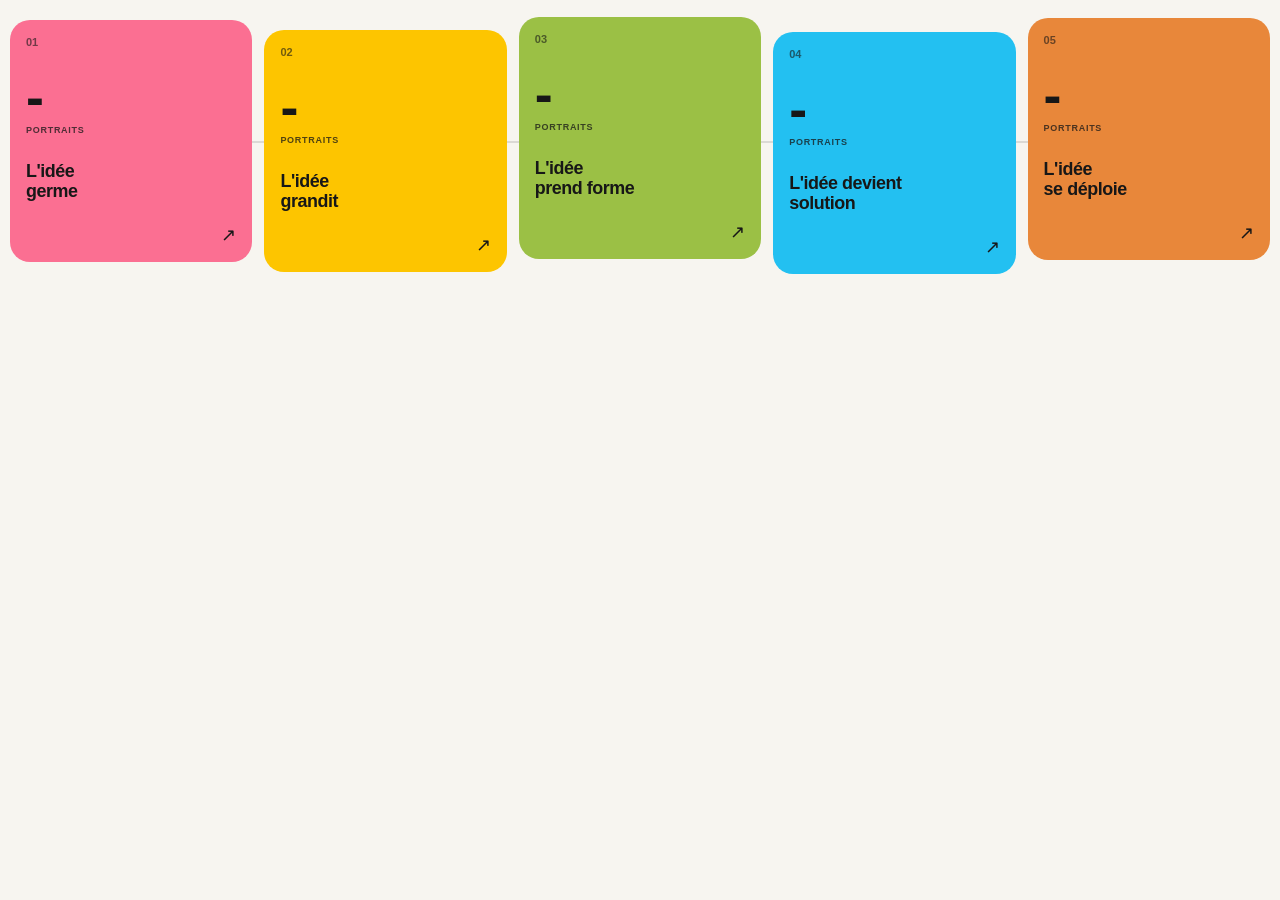
==== frise/index.html @ 17421e5d "Update index.html" ====
<!DOCTYPE html>
<html lang="fr">
<head>
    <meta charset="UTF-8">
    <meta name="viewport" content="width=device-width, initial-scale=1.0">
    <title>Le parcours d'une idée</title>
    <style>
        * {
            box-sizing: border-box;
        }

        body {
            margin: 0;
            padding: 0;
            background: #F7F5F0;
        }

        .idea-journey {
            font-family: Arial, Helvetica, sans-serif;
            padding: 20px 10px 30px;
            background: #F7F5F0;
        }

        .idea-journey-inner {
            max-width: 100%;
            margin: auto;
        }

        .idea-journey-path {
            position: relative;
            display: grid;
            grid-template-columns: repeat(5, 1fr);
            gap: 12px;
            align-items: center;
        }

        /* Ligne de fond du parcours */
        .idea-journey-path::before {
            content: "";
            position: absolute;
            left: 5%;
            right: 5%;
            top: 50%;
            height: 2px;
            background: #171717;
            opacity: .12;
            z-index: 0;
        }

        /* Cartes d'étapes */
        .idea-step {
            position: relative;
            z-index: 1;
            aspect-ratio: 1 / 1;
            border-radius: 20px;
            padding: 16px;
            display: flex;
            flex-direction: column;
            justify-content: space-between;
            color: #171717;
            transition: transform .3s ease, box-shadow .3s ease;
            cursor: pointer;
        }

        .idea-step:hover {
            transform: translateY(-6px) rotate(-1deg);
            box-shadow: 0 12px 30px rgba(0,0,0,.13);
        }

        .idea-step:nth-child(2) { transform: translateY(10px); }
        .idea-step:nth-child(3) { transform: translateY(-3px); }
        .idea-step:nth-child(4) { transform: translateY(12px); }
        .idea-step:nth-child(5) { transform: translateY(-2px); }

        .idea-number {
            font-size: 11px;
            font-weight: 800;
            opacity: .6;
        }

        /* Bloc compteur gros chiffres */
        .idea-count-wrapper {
            display: flex;
            flex-direction: column;
            align-items: flex-start;
            margin: 4px 0;
        }

        .count-value {
            font-size: clamp(38px, 4.2vw, 58px) !important;
            font-weight: 900 !important;
            line-height: 0.85 !important;
            letter-spacing: -0.04em;
            display: block;
        }

        .count-label {
            font-size: 9px !important;
            font-weight: 800 !important;
            line-height: 1.2 !important;
            letter-spacing: 0.08em;
            text-transform: uppercase;
            opacity: 0.75;
            margin-top: 4px;
            display: block;
        }

        .idea-name {
            font-size: clamp(13px, 1.4vw, 18px);
            font-weight: 800;
            line-height: 1.1;
            letter-spacing: -.025em;
        }

        .idea-arrow {
            font-size: 18px;
            align-self: flex-end;
            transition: transform .2s ease;
        }

        .idea-step:hover .idea-arrow {
            transform: translate(3px, -3px);
        }

        /* Mobile */
        @media (max-width: 600px) {
            .idea-journey-path {
                grid-template-columns: repeat(2, 1fr);
            }
            .idea-journey-path::before {
                display: none;
            }
            .idea-step:nth-child(2),
            .idea-step:nth-child(3),
            .idea-step:nth-child(4),
            .idea-step:nth-child(5) {
                transform: none;
            }
        }
    </style>
</head>
<body>

    <section class="idea-journey">
        <div class="idea-journey-inner">

            <div class="idea-journey-path">

                <!-- 01 : GERME -->
                <div class="idea-step" style="background:#FB6F92;" data-category="germe">
                    <div class="idea-number">01</div>
                    <div class="idea-count-wrapper">
                        <span class="count-value">-</span>
                        <span class="count-label">portraits</span>
                    </div>
                    <div class="idea-name">
                        L'idée<br>
                        germe
                    </div>
                    <div class="idea-arrow">↗</div>
                </div>

                <!-- 02 : GRANDIT -->
                <div class="idea-step" style="background:#FDC500;" data-category="grandit">
                    <div class="idea-number">02</div>
                    <div class="idea-count-wrapper">
                        <span class="count-value">-</span>
                        <span class="count-label">portraits</span>
                    </div>
                    <div class="idea-name">
                        L'idée<br>
                        grandit
                    </div>
                    <div class="idea-arrow">↗</div>
                </div>

                <!-- 03 : FORME -->
                <div class="idea-step" style="background:#9BC045;" data-category="forme">
                    <div class="idea-number">03</div>
                    <div class="idea-count-wrapper">
                        <span class="count-value">-</span>
                        <span class="count-label">portraits</span>
                    </div>
                    <div class="idea-name">
                        L'idée<br>
                        prend forme
                    </div>
                    <div class="idea-arrow">↗</div>
                </div>

                <!-- 04 : SOLUTION -->
                <div class="idea-step" style="background:#23C0F1;" data-category="solution">
                    <div class="idea-number">04</div>
                    <div class="idea-count-wrapper">
                        <span class="count-value">-</span>
                        <span class="count-label">portraits</span>
                    </div>
                    <div class="idea-name">
                        L'idée devient<br>
                        solution
                    </div>
                    <div class="idea-arrow">↗</div>
                </div>

                <!-- 05 : DEPLOIE -->
                <div class="idea-step" style="background:#E8873A;" data-category="deploie">
                    <div class="idea-number">05</div>
                    <div class="idea-count-wrapper">
                        <span class="count-value">-</span>
                        <span class="count-label">portraits</span>
                    </div>
                    <div class="idea-name">
                        L'idée<br>
                        se déploie
                    </div>
                    <div class="idea-arrow">↗</div>
                </div>

            </div>

        </div>
    </section>

    <script>
        const API_URL = "https://portaitsexpo.charlottepiau-innova.workers.dev";

        async function updateCategoryCounts() {
            try {
                const response = await fetch(API_URL);
                const data = await response.json();
                
                const items = data.records || (Array.isArray(data) ? data : []);
                const counts = { germe: 0, grandit: 0, forme: 0, solution: 0, deploie: 0 };

                items.forEach(item => {
                    const fields = item.fields || item;
                    
                    let rawCategory = fields["Category"] || fields["Catégory"] || fields["category"] || fields["Catégorie"] || "";
                    if (Array.isArray(rawCategory)) rawCategory = rawCategory[0] || "";
                    
                    const category = String(rawCategory).trim().toLowerCase();

                    // 01. GERME : "Là où les idées germent : écoles & laboratoires"
                    if (category.includes("écoles & laboratoires") || category.includes("ecoles & laboratoires") || category.includes("idées germent")) {
                        counts.germe++;
                    }
                    // 02. GRANDIT : "Là où l’idée grandit et est testées : centres techniques & dispositifs d’accompagnement"
                    else if (category.includes("grandit") || category.includes("centres techniques")) {
                        counts.grandit++;
                    }
                    // 03. FORME : "Là où l’idée prend forme : start-up"
                    else if (category.includes("prend forme") || category.includes("start-up") || category.includes("startup")) {
                        counts.forme++;
                    }
                    // 04. SOLUTION : "Là où l’idée se transforme en solution : entreprises"
                    else if (category.includes("transforme en solution") || category.includes("entreprises")) {
                        counts.solution++;
                    }
                    // 05. DEPLOIE : "Là où l’idée se déploit : dynamiques collectives"
                    else if (category.includes("déploit") || category.includes("déploie") || category.includes("deploie") || category.includes("dynamiques collectives")) {
                        counts.deploie++;
                    }
                    else if (category !== "") {
                        console.warn("Catégorie Airtable non capturée :", `"${rawCategory}"`);
                    }
                });

                // Mise à jour de l'affichage des 5 compteurs
                document.querySelectorAll('.idea-step').forEach(step => {
                    const catKey = step.getAttribute('data-category');
                    if (catKey && counts[catKey] !== undefined) {
                        const countEl = step.querySelector('.count-value');
                        if (countEl) countEl.textContent = counts[catKey];
                    }
                });

            } catch (error) {
                console.error("Erreur lors du calcul des catégories :", error);
            }
        }

        document.addEventListener("DOMContentLoaded", () => {
            updateCategoryCounts();

            document.querySelectorAll('.idea-step').forEach(step => {
                step.addEventListener('click', () => {
                    const catKey = step.getAttribute('data-category');
                    if (catKey) {
                        window.parent.postMessage({ type: 'FILTER_GALLERY', category: catKey }, '*');
                    }
                });
            });
        });
    </script>
</body>
</html>
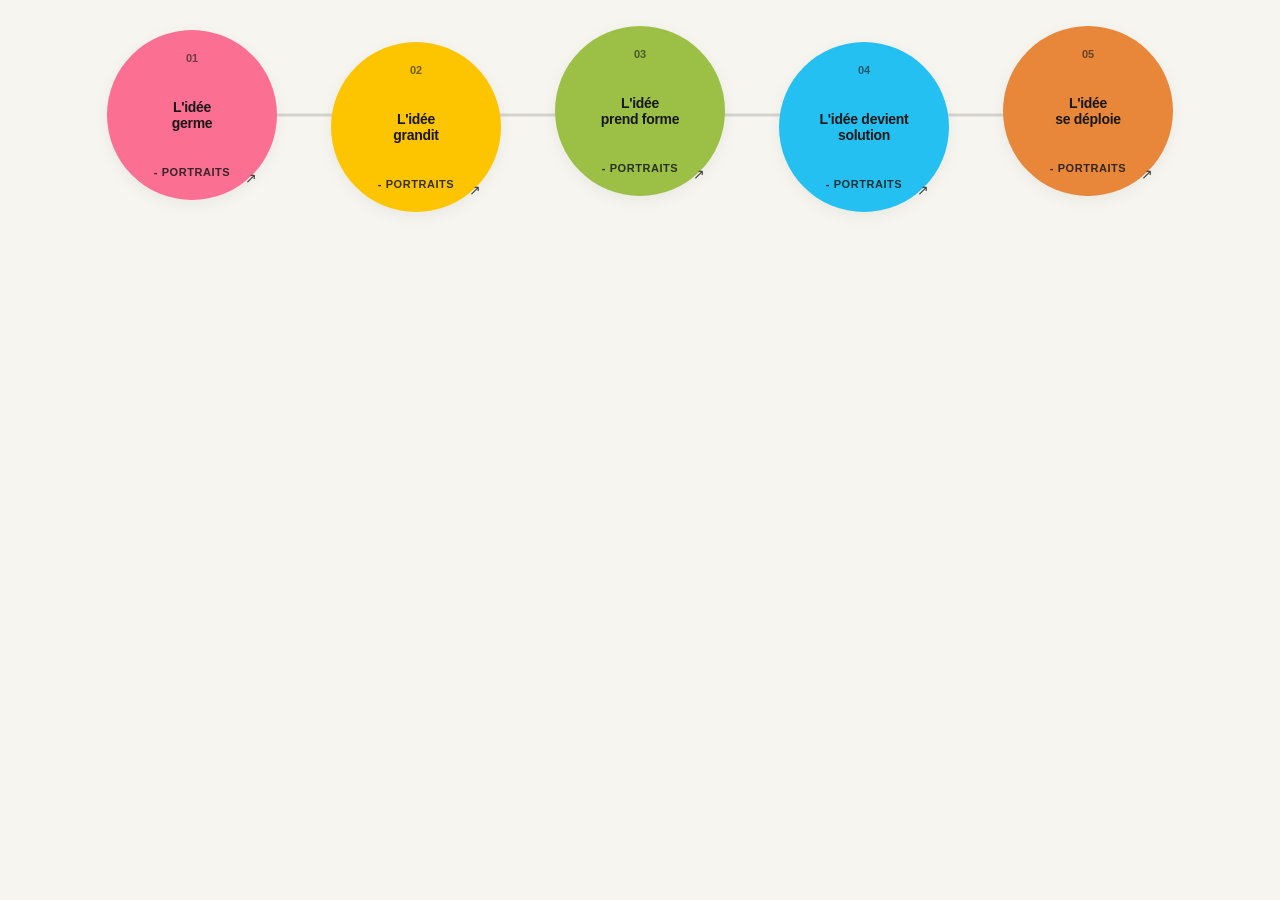
==== commit 86ad41a2: "Update index.html Passage en bulle et accentuer le décrochage Inverser l'idée germe et ensuite le n" ====
--- a/frise/index.html
+++ b/frise/index.html
@@ -17,12 +17,12 @@
 
         .idea-journey {
             font-family: Arial, Helvetica, sans-serif;
-            padding: 20px 10px 30px;
+            padding: 30px 10px;
             background: #F7F5F0;
         }
 
         .idea-journey-inner {
-            max-width: 100%;
+            max-width: 1100px;
             margin: auto;
         }
 
@@ -30,47 +30,59 @@
             position: relative;
             display: grid;
             grid-template-columns: repeat(5, 1fr);
-            gap: 12px;
+            gap: 20px;
             align-items: center;
-        }
-
-        /* Ligne de fond du parcours */
+            justify-items: center;
+        }
+
+        /* Ligne de fond du parcours qui relie les cercles */
         .idea-journey-path::before {
             content: "";
             position: absolute;
-            left: 5%;
-            right: 5%;
+            left: 8%;
+            right: 8%;
             top: 50%;
-            height: 2px;
+            height: 3px;
             background: #171717;
-            opacity: .12;
+            opacity: .15;
             z-index: 0;
-        }
-
-        /* Cartes d'étapes */
+            transform: translateY(-50%);
+        }
+
+        /* Cartes d'étapes en format circulaire */
         .idea-step {
             position: relative;
             z-index: 1;
-            aspect-ratio: 1 / 1;
-            border-radius: 20px;
-            padding: 16px;
+            width: 170px;
+            height: 170px;
+            border-radius: 50%;
+            padding: 22px 16px;
             display: flex;
             flex-direction: column;
             justify-content: space-between;
+            align-items: center;
+            text-align: center;
             color: #171717;
             transition: transform .3s ease, box-shadow .3s ease;
             cursor: pointer;
+            box-shadow: 0 4px 15px rgba(0,0,0,.06);
         }
 
         .idea-step:hover {
-            transform: translateY(-6px) rotate(-1deg);
-            box-shadow: 0 12px 30px rgba(0,0,0,.13);
-        }
-
-        .idea-step:nth-child(2) { transform: translateY(10px); }
-        .idea-step:nth-child(3) { transform: translateY(-3px); }
+            transform: translateY(-6px) scale(1.03);
+            box-shadow: 0 12px 30px rgba(0,0,0,.15);
+        }
+
+        /* Effet d'alternance subtil en hauteur sur les cercles */
+        .idea-step:nth-child(2) { transform: translateY(12px); }
+        .idea-step:nth-child(3) { transform: translateY(-4px); }
         .idea-step:nth-child(4) { transform: translateY(12px); }
-        .idea-step:nth-child(5) { transform: translateY(-2px); }
+        .idea-step:nth-child(5) { transform: translateY(-4px); }
+
+        .idea-step:nth-child(2):hover { transform: translateY(6px) scale(1.03); }
+        .idea-step:nth-child(3):hover { transform: translateY(-10px) scale(1.03); }
+        .idea-step:nth-child(4):hover { transform: translateY(6px) scale(1.03); }
+        .idea-step:nth-child(5):hover { transform: translateY(-10px) scale(1.03); }
 
         .idea-number {
             font-size: 11px;
@@ -78,44 +90,34 @@
             opacity: .6;
         }
 
-        /* Bloc compteur gros chiffres */
+        /* Nom de l'étape mis en valeur au centre */
+        .idea-name {
+            font-size: clamp(12px, 1.2vw, 14px);
+            font-weight: 900;
+            line-height: 1.15;
+            letter-spacing: -.02em;
+        }
+
+        /* Bloc compteur en dessous, plus discret */
         .idea-count-wrapper {
-            display: flex;
-            flex-direction: column;
-            align-items: flex-start;
-            margin: 4px 0;
+            font-size: 11px;
+            font-weight: 800;
+            opacity: 0.85;
+            text-transform: uppercase;
+            letter-spacing: 0.05em;
         }
 
         .count-value {
-            font-size: clamp(38px, 4.2vw, 58px) !important;
             font-weight: 900 !important;
-            line-height: 0.85 !important;
-            letter-spacing: -0.04em;
-            display: block;
-        }
-
-        .count-label {
-            font-size: 9px !important;
-            font-weight: 800 !important;
-            line-height: 1.2 !important;
-            letter-spacing: 0.08em;
-            text-transform: uppercase;
-            opacity: 0.75;
-            margin-top: 4px;
-            display: block;
-        }
-
-        .idea-name {
-            font-size: clamp(13px, 1.4vw, 18px);
-            font-weight: 800;
-            line-height: 1.1;
-            letter-spacing: -.025em;
         }
 
         .idea-arrow {
-            font-size: 18px;
-            align-self: flex-end;
+            position: absolute;
+            bottom: 14px;
+            right: 20px;
+            font-size: 14px;
             transition: transform .2s ease;
+            opacity: 0.8;
         }
 
         .idea-step:hover .idea-arrow {
@@ -123,9 +125,10 @@
         }
 
         /* Mobile */
-        @media (max-width: 600px) {
+        @media (max-width: 900px) {
             .idea-journey-path {
                 grid-template-columns: repeat(2, 1fr);
+                gap: 25px;
             }
             .idea-journey-path::before {
                 display: none;
@@ -136,6 +139,18 @@
             .idea-step:nth-child(5) {
                 transform: none;
             }
+            .idea-step:nth-child(2):hover,
+            .idea-step:nth-child(3):hover,
+            .idea-step:nth-child(4):hover,
+            .idea-step:nth-child(5):hover {
+                transform: translateY(-6px) scale(1.03);
+            }
+        }
+
+        @media (max-width: 500px) {
+            .idea-journey-path {
+                grid-template-columns: 1fr;
+            }
         }
     </style>
 </head>
@@ -149,13 +164,12 @@
                 <!-- 01 : GERME -->
                 <div class="idea-step" style="background:#FB6F92;" data-category="germe">
                     <div class="idea-number">01</div>
-                    <div class="idea-count-wrapper">
-                        <span class="count-value">-</span>
-                        <span class="count-label">portraits</span>
-                    </div>
                     <div class="idea-name">
                         L'idée<br>
                         germe
+                    </div>
+                    <div class="idea-count-wrapper">
+                        <span class="count-value">-</span> portraits
                     </div>
                     <div class="idea-arrow">↗</div>
                 </div>
@@ -163,13 +177,12 @@
                 <!-- 02 : GRANDIT -->
                 <div class="idea-step" style="background:#FDC500;" data-category="grandit">
                     <div class="idea-number">02</div>
-                    <div class="idea-count-wrapper">
-                        <span class="count-value">-</span>
-                        <span class="count-label">portraits</span>
-                    </div>
                     <div class="idea-name">
                         L'idée<br>
                         grandit
+                    </div>
+                    <div class="idea-count-wrapper">
+                        <span class="count-value">-</span> portraits
                     </div>
                     <div class="idea-arrow">↗</div>
                 </div>
@@ -177,13 +190,12 @@
                 <!-- 03 : FORME -->
                 <div class="idea-step" style="background:#9BC045;" data-category="forme">
                     <div class="idea-number">03</div>
-                    <div class="idea-count-wrapper">
-                        <span class="count-value">-</span>
-                        <span class="count-label">portraits</span>
-                    </div>
                     <div class="idea-name">
                         L'idée<br>
                         prend forme
+                    </div>
+                    <div class="idea-count-wrapper">
+                        <span class="count-value">-</span> portraits
                     </div>
                     <div class="idea-arrow">↗</div>
                 </div>
@@ -191,13 +203,12 @@
                 <!-- 04 : SOLUTION -->
                 <div class="idea-step" style="background:#23C0F1;" data-category="solution">
                     <div class="idea-number">04</div>
-                    <div class="idea-count-wrapper">
-                        <span class="count-value">-</span>
-                        <span class="count-label">portraits</span>
-                    </div>
                     <div class="idea-name">
                         L'idée devient<br>
                         solution
+                    </div>
+                    <div class="idea-count-wrapper">
+                        <span class="count-value">-</span> portraits
                     </div>
                     <div class="idea-arrow">↗</div>
                 </div>
@@ -205,13 +216,12 @@
                 <!-- 05 : DEPLOIE -->
                 <div class="idea-step" style="background:#E8873A;" data-category="deploie">
                     <div class="idea-number">05</div>
-                    <div class="idea-count-wrapper">
-                        <span class="count-value">-</span>
-                        <span class="count-label">portraits</span>
-                    </div>
                     <div class="idea-name">
                         L'idée<br>
                         se déploie
+                    </div>
+                    <div class="idea-count-wrapper">
+                        <span class="count-value">-</span> portraits
                     </div>
                     <div class="idea-arrow">↗</div>
                 </div>
@@ -240,32 +250,23 @@
                     
                     const category = String(rawCategory).trim().toLowerCase();
 
-                    // 01. GERME : "Là où les idées germent : écoles & laboratoires"
                     if (category.includes("écoles & laboratoires") || category.includes("ecoles & laboratoires") || category.includes("idées germent")) {
                         counts.germe++;
                     }
-                    // 02. GRANDIT : "Là où l’idée grandit et est testées : centres techniques & dispositifs d’accompagnement"
                     else if (category.includes("grandit") || category.includes("centres techniques")) {
                         counts.grandit++;
                     }
-                    // 03. FORME : "Là où l’idée prend forme : start-up"
                     else if (category.includes("prend forme") || category.includes("start-up") || category.includes("startup")) {
                         counts.forme++;
                     }
-                    // 04. SOLUTION : "Là où l’idée se transforme en solution : entreprises"
                     else if (category.includes("transforme en solution") || category.includes("entreprises")) {
                         counts.solution++;
                     }
-                    // 05. DEPLOIE : "Là où l’idée se déploit : dynamiques collectives"
                     else if (category.includes("déploit") || category.includes("déploie") || category.includes("deploie") || category.includes("dynamiques collectives")) {
                         counts.deploie++;
                     }
-                    else if (category !== "") {
-                        console.warn("Catégorie Airtable non capturée :", `"${rawCategory}"`);
-                    }
                 });
 
-                // Mise à jour de l'affichage des 5 compteurs
                 document.querySelectorAll('.idea-step').forEach(step => {
                     const catKey = step.getAttribute('data-category');
                     if (catKey && counts[catKey] !== undefined) {
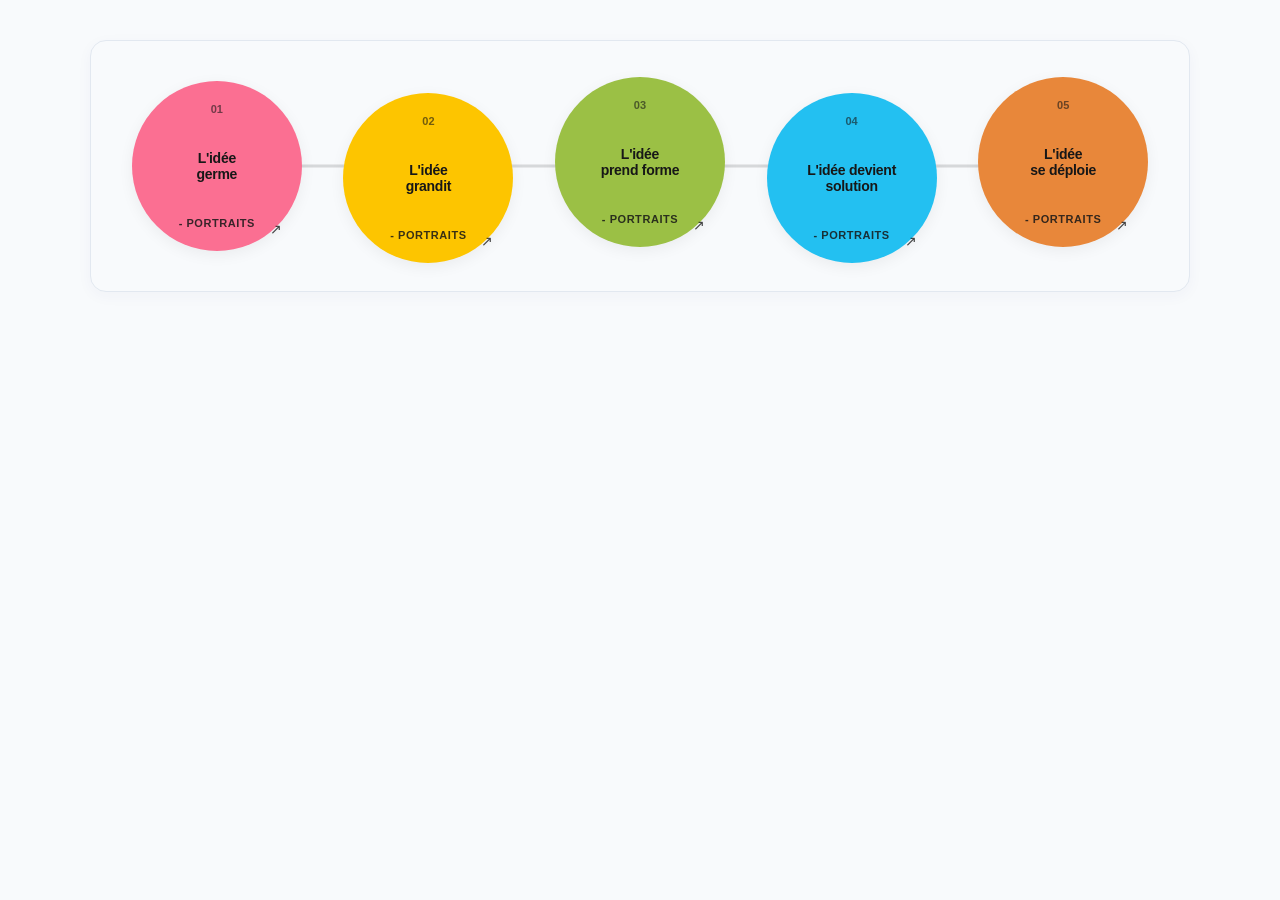
==== commit 41b3fffd: "Update index.html bleu gris clair" ====
--- a/frise/index.html
+++ b/frise/index.html
@@ -12,17 +12,22 @@
         body {
             margin: 0;
             padding: 0;
-            background: #F7F5F0;
+            background: #f8fafc;
         }
 
         .idea-journey {
             font-family: Arial, Helvetica, sans-serif;
-            padding: 30px 10px;
-            background: #F7F5F0;
+            padding: 40px 30px;
+            background: #f8fafc; /* Fond gris-bleu demandé */
+            border: 1px solid #e2e8f0;
+            border-radius: 16px;
+            max-width: 1100px;
+            margin: 40px auto;
+            box-shadow: 0 4px 15px rgba(43, 58, 130, 0.04);
         }
 
         .idea-journey-inner {
-            max-width: 1100px;
+            max-width: 100%;
             margin: auto;
         }
 
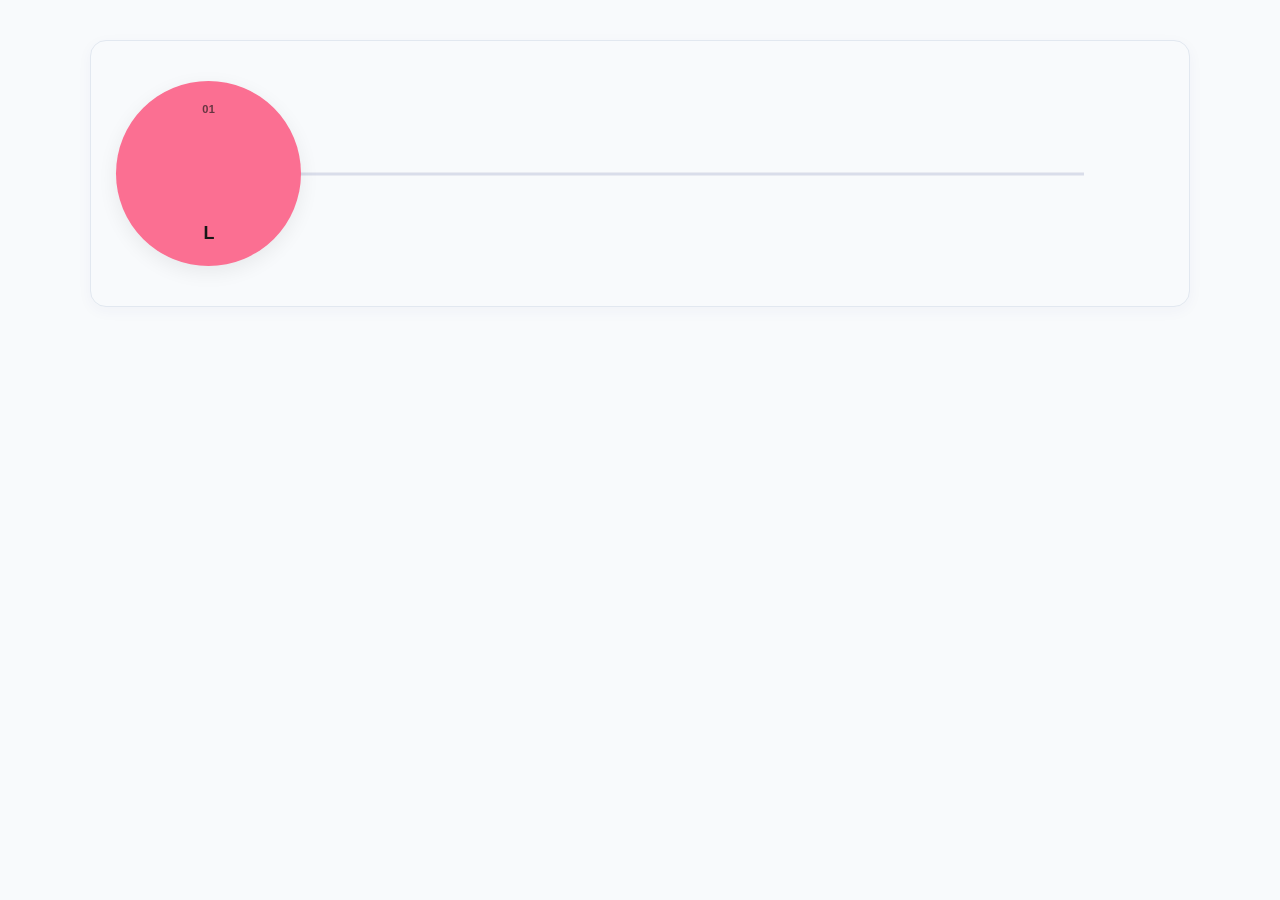
==== commit a696593a: "Update index.html Police et deux lignes" ====
--- a/frise/index.html
+++ b/frise/index.html
@@ -16,9 +16,9 @@
         }
 
         .idea-journey {
-            font-family: Arial, Helvetica, sans-serif;
-            padding: 40px 30px;
-            background: #f8fafc; /* Fond gris-bleu demandé */
+            font-family: 'Helvetica Neue', Helvetica, Arial, sans-serif;
+            padding: 40px 20px;
+            background: #f8fafc;
             border: 1px solid #e2e8f0;
             border-radius: 16px;
             max-width: 1100px;
@@ -40,7 +40,7 @@
             justify-items: center;
         }
 
-        /* Ligne de fond du parcours qui relie les cercles */
+        /* Ligne de fond qui relie les cercles */
         .idea-journey-path::before {
             content: "";
             position: absolute;
@@ -48,20 +48,20 @@
             right: 8%;
             top: 50%;
             height: 3px;
-            background: #171717;
+            background: #2b3a82;
             opacity: .15;
             z-index: 0;
             transform: translateY(-50%);
         }
 
-        /* Cartes d'étapes en format circulaire */
+        /* Cercles agrandis pour accueillir les gros textes */
         .idea-step {
             position: relative;
             z-index: 1;
-            width: 170px;
-            height: 170px;
+            width: 185px;
+            height: 185px;
             border-radius: 50%;
-            padding: 22px 16px;
+            padding: 22px 14px;
             display: flex;
             flex-direction: column;
             justify-content: space-between;
@@ -70,7 +70,7 @@
             color: #171717;
             transition: transform .3s ease, box-shadow .3s ease;
             cursor: pointer;
-            box-shadow: 0 4px 15px rgba(0,0,0,.06);
+            box-shadow: 0 6px 20px rgba(0,0,0,.07);
         }
 
         .idea-step:hover {
@@ -78,7 +78,7 @@
             box-shadow: 0 12px 30px rgba(0,0,0,.15);
         }
 
-        /* Effet d'alternance subtil en hauteur sur les cercles */
+        /* Alternance de hauteur */
         .idea-step:nth-child(2) { transform: translateY(12px); }
         .idea-step:nth-child(3) { transform: translateY(-4px); }
         .idea-step:nth-child(4) { transform: translateY(12px); }
@@ -92,20 +92,23 @@
         .idea-number {
             font-size: 11px;
             font-weight: 800;
-            opacity: .6;
+            opacity: .65;
+            letter-spacing: 0.5px;
         }
 
-        /* Nom de l'étape mis en valeur au centre */
+        /* TITRE PLUS GROS ET SUR 2 LIGNES */
         .idea-name {
-            font-size: clamp(12px, 1.2vw, 14px);
+            font-size: clamp(15px, 1.4vw, 18px);
             font-weight: 900;
             line-height: 1.15;
-            letter-spacing: -.02em;
+            letter-spacing: -.025em;
+            text-transform: none;
+            padding: 0 4px;
         }
 
-        /* Bloc compteur en dessous, plus discret */
+        /* Nombre de portraits en dessous */
         .idea-count-wrapper {
-            font-size: 11px;
+            font-size: 10.5px;
             font-weight: 800;
             opacity: 0.85;
             text-transform: uppercase;
@@ -120,17 +123,18 @@
             position: absolute;
             bottom: 14px;
             right: 20px;
-            font-size: 14px;
+            font-size: 13px;
             transition: transform .2s ease;
-            opacity: 0.8;
+            opacity: 0.75;
         }
 
         .idea-step:hover .idea-arrow {
             transform: translate(3px, -3px);
+            opacity: 1;
         }
 
         /* Mobile */
-        @media (max-width: 900px) {
+        @media (max-width: 950px) {
             .idea-journey-path {
                 grid-template-columns: repeat(2, 1fr);
                 gap: 25px;
@@ -170,133 +174,4 @@
                 <div class="idea-step" style="background:#FB6F92;" data-category="germe">
                     <div class="idea-number">01</div>
                     <div class="idea-name">
-                        L'idée<br>
-                        germe
-                    </div>
-                    <div class="idea-count-wrapper">
-                        <span class="count-value">-</span> portraits
-                    </div>
-                    <div class="idea-arrow">↗</div>
-                </div>
-
-                <!-- 02 : GRANDIT -->
-                <div class="idea-step" style="background:#FDC500;" data-category="grandit">
-                    <div class="idea-number">02</div>
-                    <div class="idea-name">
-                        L'idée<br>
-                        grandit
-                    </div>
-                    <div class="idea-count-wrapper">
-                        <span class="count-value">-</span> portraits
-                    </div>
-                    <div class="idea-arrow">↗</div>
-                </div>
-
-                <!-- 03 : FORME -->
-                <div class="idea-step" style="background:#9BC045;" data-category="forme">
-                    <div class="idea-number">03</div>
-                    <div class="idea-name">
-                        L'idée<br>
-                        prend forme
-                    </div>
-                    <div class="idea-count-wrapper">
-                        <span class="count-value">-</span> portraits
-                    </div>
-                    <div class="idea-arrow">↗</div>
-                </div>
-
-                <!-- 04 : SOLUTION -->
-                <div class="idea-step" style="background:#23C0F1;" data-category="solution">
-                    <div class="idea-number">04</div>
-                    <div class="idea-name">
-                        L'idée devient<br>
-                        solution
-                    </div>
-                    <div class="idea-count-wrapper">
-                        <span class="count-value">-</span> portraits
-                    </div>
-                    <div class="idea-arrow">↗</div>
-                </div>
-
-                <!-- 05 : DEPLOIE -->
-                <div class="idea-step" style="background:#E8873A;" data-category="deploie">
-                    <div class="idea-number">05</div>
-                    <div class="idea-name">
-                        L'idée<br>
-                        se déploie
-                    </div>
-                    <div class="idea-count-wrapper">
-                        <span class="count-value">-</span> portraits
-                    </div>
-                    <div class="idea-arrow">↗</div>
-                </div>
-
-            </div>
-
-        </div>
-    </section>
-
-    <script>
-        const API_URL = "https://portaitsexpo.charlottepiau-innova.workers.dev";
-
-        async function updateCategoryCounts() {
-            try {
-                const response = await fetch(API_URL);
-                const data = await response.json();
-                
-                const items = data.records || (Array.isArray(data) ? data : []);
-                const counts = { germe: 0, grandit: 0, forme: 0, solution: 0, deploie: 0 };
-
-                items.forEach(item => {
-                    const fields = item.fields || item;
-                    
-                    let rawCategory = fields["Category"] || fields["Catégory"] || fields["category"] || fields["Catégorie"] || "";
-                    if (Array.isArray(rawCategory)) rawCategory = rawCategory[0] || "";
-                    
-                    const category = String(rawCategory).trim().toLowerCase();
-
-                    if (category.includes("écoles & laboratoires") || category.includes("ecoles & laboratoires") || category.includes("idées germent")) {
-                        counts.germe++;
-                    }
-                    else if (category.includes("grandit") || category.includes("centres techniques")) {
-                        counts.grandit++;
-                    }
-                    else if (category.includes("prend forme") || category.includes("start-up") || category.includes("startup")) {
-                        counts.forme++;
-                    }
-                    else if (category.includes("transforme en solution") || category.includes("entreprises")) {
-                        counts.solution++;
-                    }
-                    else if (category.includes("déploit") || category.includes("déploie") || category.includes("deploie") || category.includes("dynamiques collectives")) {
-                        counts.deploie++;
-                    }
-                });
-
-                document.querySelectorAll('.idea-step').forEach(step => {
-                    const catKey = step.getAttribute('data-category');
-                    if (catKey && counts[catKey] !== undefined) {
-                        const countEl = step.querySelector('.count-value');
-                        if (countEl) countEl.textContent = counts[catKey];
-                    }
-                });
-
-            } catch (error) {
-                console.error("Erreur lors du calcul des catégories :", error);
-            }
-        }
-
-        document.addEventListener("DOMContentLoaded", () => {
-            updateCategoryCounts();
-
-            document.querySelectorAll('.idea-step').forEach(step => {
-                step.addEventListener('click', () => {
-                    const catKey = step.getAttribute('data-category');
-                    if (catKey) {
-                        window.parent.postMessage({ type: 'FILTER_GALLERY', category: catKey }, '*');
-                    }
-                });
-            });
-        });
-    </script>
-</body>
-</html>
+                        L
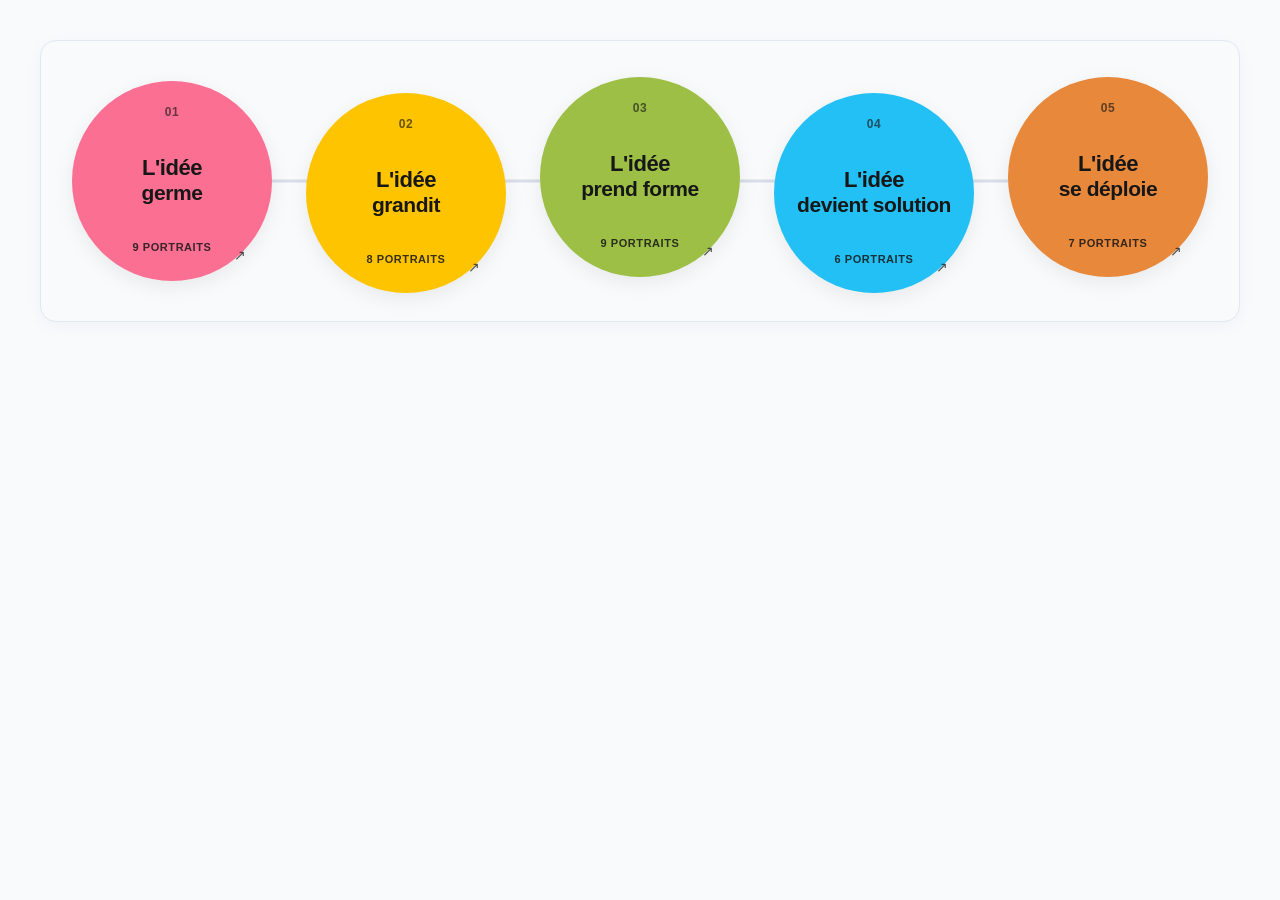
==== commit 385f5921: "Update index.html Texte + gros" ====
--- a/frise/index.html
+++ b/frise/index.html
@@ -5,9 +5,7 @@
     <meta name="viewport" content="width=device-width, initial-scale=1.0">
     <title>Le parcours d'une idée</title>
     <style>
-        * {
-            box-sizing: border-box;
-        }
+        * { box-sizing: border-box; }
 
         body {
             margin: 0;
@@ -21,21 +19,16 @@
             background: #f8fafc;
             border: 1px solid #e2e8f0;
             border-radius: 16px;
-            max-width: 1100px;
+            max-width: 1200px;
             margin: 40px auto;
             box-shadow: 0 4px 15px rgba(43, 58, 130, 0.04);
-        }
-
-        .idea-journey-inner {
-            max-width: 100%;
-            margin: auto;
         }
 
         .idea-journey-path {
             position: relative;
             display: grid;
             grid-template-columns: repeat(5, 1fr);
-            gap: 20px;
+            gap: 12px;
             align-items: center;
             justify-items: center;
         }
@@ -54,20 +47,20 @@
             transform: translateY(-50%);
         }
 
-        /* Cercles agrandis pour accueillir les gros textes */
         .idea-step {
             position: relative;
             z-index: 1;
-            width: 185px;
-            height: 185px;
+            width: 200px;
+            height: 200px;
             border-radius: 50%;
-            padding: 22px 14px;
+            padding: 24px 10px;
             display: flex;
             flex-direction: column;
             justify-content: space-between;
             align-items: center;
             text-align: center;
             color: #171717;
+            text-decoration: none;
             transition: transform .3s ease, box-shadow .3s ease;
             cursor: pointer;
             box-shadow: 0 6px 20px rgba(0,0,0,.07);
@@ -90,42 +83,45 @@
         .idea-step:nth-child(5):hover { transform: translateY(-10px) scale(1.03); }
 
         .idea-number {
-            font-size: 11px;
+            font-size: 12px !important;
             font-weight: 800;
             opacity: .65;
-            letter-spacing: 0.5px;
-        }
-
-        /* TITRE PLUS GROS ET SUR 2 LIGNES */
+            letter-spacing: .5px;
+        }
+
+        /* TITRE : 2 lignes (L'idée / verbe), gros */
         .idea-name {
-            font-size: clamp(15px, 1.4vw, 18px);
+            font-size: 22px !important;
             font-weight: 900;
-            line-height: 1.15;
-            letter-spacing: -.025em;
-            text-transform: none;
+            line-height: 1.15 !important;
+            letter-spacing: -.02em;
             padding: 0 4px;
         }
 
-        /* Nombre de portraits en dessous */
+        .idea-name .line {
+            display: block !important;
+        }
+
+        .idea-name .verb {
+            font-size: 21px !important;
+        }
+
         .idea-count-wrapper {
-            font-size: 10.5px;
+            font-size: 11px !important;
             font-weight: 800;
-            opacity: 0.85;
+            opacity: .85;
             text-transform: uppercase;
-            letter-spacing: 0.05em;
-        }
-
-        .count-value {
-            font-weight: 900 !important;
+            letter-spacing: .05em;
+            margin-bottom: 4px;
         }
 
         .idea-arrow {
             position: absolute;
-            bottom: 14px;
-            right: 20px;
-            font-size: 13px;
+            bottom: 18px;
+            right: 26px;
+            font-size: 14px;
             transition: transform .2s ease;
-            opacity: 0.75;
+            opacity: .75;
         }
 
         .idea-step:hover .idea-arrow {
@@ -133,33 +129,19 @@
             opacity: 1;
         }
 
-        /* Mobile */
-        @media (max-width: 950px) {
+        /* Tablette / mobile */
+        @media (max-width: 1050px) {
             .idea-journey-path {
                 grid-template-columns: repeat(2, 1fr);
                 gap: 25px;
             }
-            .idea-journey-path::before {
-                display: none;
-            }
-            .idea-step:nth-child(2),
-            .idea-step:nth-child(3),
-            .idea-step:nth-child(4),
-            .idea-step:nth-child(5) {
-                transform: none;
-            }
-            .idea-step:nth-child(2):hover,
-            .idea-step:nth-child(3):hover,
-            .idea-step:nth-child(4):hover,
-            .idea-step:nth-child(5):hover {
-                transform: translateY(-6px) scale(1.03);
-            }
+            .idea-journey-path::before { display: none; }
+            .idea-step:nth-child(n) { transform: none; }
+            .idea-step:nth-child(n):hover { transform: translateY(-6px) scale(1.03); }
         }
 
         @media (max-width: 500px) {
-            .idea-journey-path {
-                grid-template-columns: 1fr;
-            }
+            .idea-journey-path { grid-template-columns: 1fr; }
         }
     </style>
 </head>
@@ -167,11 +149,66 @@
 
     <section class="idea-journey">
         <div class="idea-journey-inner">
-
             <div class="idea-journey-path">
 
                 <!-- 01 : GERME -->
                 <div class="idea-step" style="background:#FB6F92;" data-category="germe">
                     <div class="idea-number">01</div>
                     <div class="idea-name">
-                        L
+                        <span class="line">L'idée</span>
+                        <span class="line verb">germe</span>
+                    </div>
+                    <div class="idea-count-wrapper"><span class="count-value">9</span> portraits</div>
+                    <span class="idea-arrow">↗</span>
+                </div>
+
+                <!-- 02 : GRANDIT -->
+                <div class="idea-step" style="background:#FFC400;" data-category="grandit">
+                    <div class="idea-number">02</div>
+                    <div class="idea-name">
+                        <span class="line">L'idée</span>
+                        <span class="line verb">grandit</span>
+                    </div>
+                    <div class="idea-count-wrapper"><span class="count-value">8</span> portraits</div>
+                    <span class="idea-arrow">↗</span>
+                </div>
+
+                <!-- 03 : PREND FORME -->
+                <div class="idea-step" style="background:#9DBF45;" data-category="prend-forme">
+                    <div class="idea-number">03</div>
+                    <div class="idea-name">
+                        <span class="line">L'idée</span>
+                        <span class="line verb">prend forme</span>
+                    </div>
+                    <div class="idea-count-wrapper"><span class="count-value">9</span> portraits</div>
+                    <span class="idea-arrow">↗</span>
+                </div>
+
+                <!-- 04 : DEVIENT SOLUTION -->
+                <div class="idea-step" style="background:#22C0F5;" data-category="solution">
+                    <div class="idea-number">04</div>
+                    <div class="idea-name">
+                        <span class="line">L'idée</span>
+                        <span class="line verb">devient solution</span>
+                    </div>
+                    <div class="idea-count-wrapper"><span class="count-value">6</span> portraits</div>
+                    <span class="idea-arrow">↗</span>
+                </div>
+
+                <!-- 05 : SE DEPLOIE -->
+                <div class="idea-step" style="background:#E8883B;" data-category="deploie">
+                    <div class="idea-number">05</div>
+                    <div class="idea-name">
+                        <span class="line">L'idée</span>
+                        <span class="line verb">se déploie</span>
+                    </div>
+                    <div class="idea-count-wrapper"><span class="count-value">7</span> portraits</div>
+                    <span class="idea-arrow">↗</span>
+                </div>
+
+            </div>
+        </div>
+    </section>
+
+</body>
+</html>
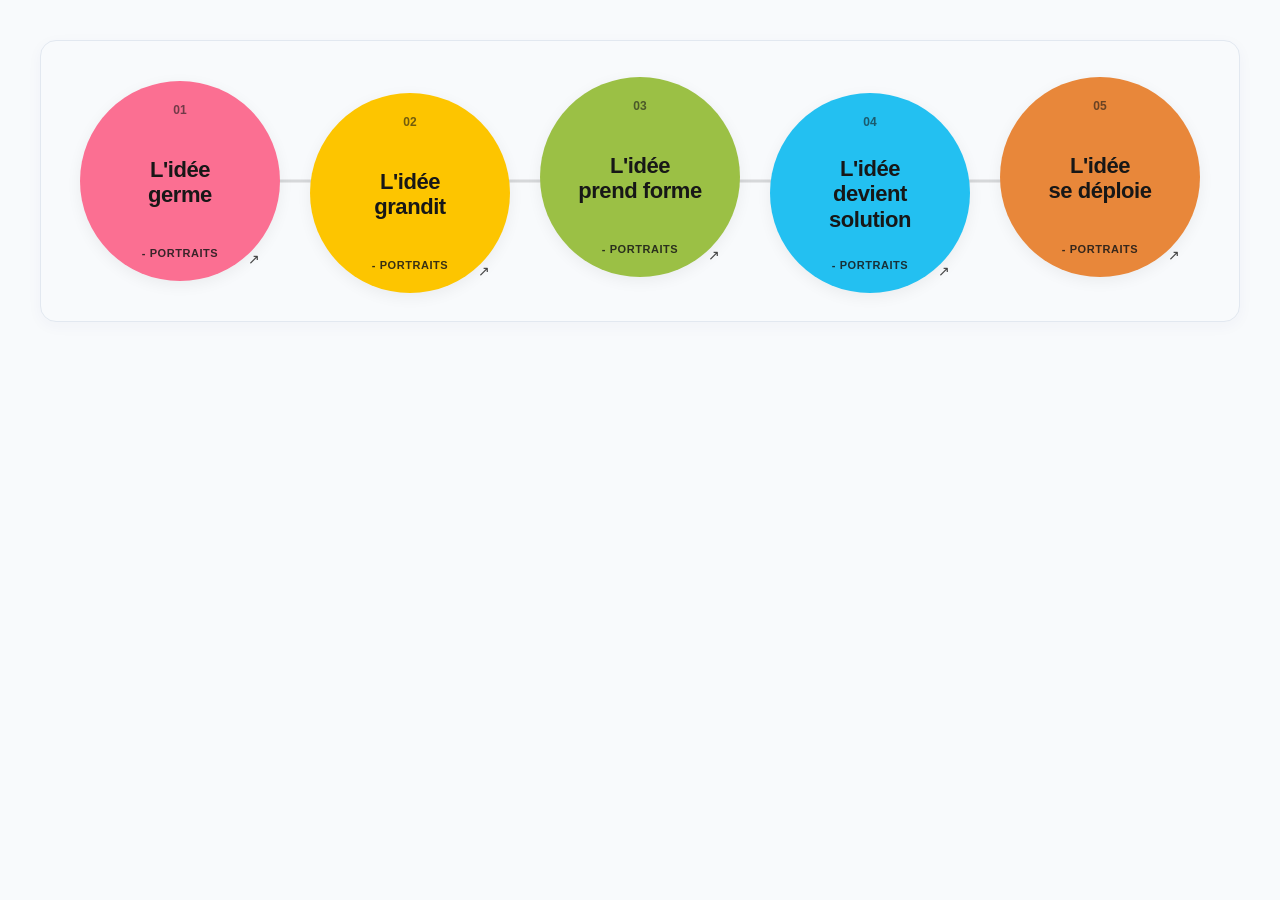
==== commit 6e29d457: "Update index.html" ====
--- a/frise/index.html
+++ b/frise/index.html
@@ -5,7 +5,9 @@
     <meta name="viewport" content="width=device-width, initial-scale=1.0">
     <title>Le parcours d'une idée</title>
     <style>
-        * { box-sizing: border-box; }
+        * {
+            box-sizing: border-box;
+        }
 
         body {
             margin: 0;
@@ -14,14 +16,19 @@
         }
 
         .idea-journey {
-            font-family: 'Helvetica Neue', Helvetica, Arial, sans-serif;
-            padding: 40px 20px;
-            background: #f8fafc;
+            font-family: Arial, Helvetica, sans-serif;
+            padding: 40px 30px;
+            background: #f8fafc; /* Fond gris-bleu demandé */
             border: 1px solid #e2e8f0;
             border-radius: 16px;
             max-width: 1200px;
             margin: 40px auto;
             box-shadow: 0 4px 15px rgba(43, 58, 130, 0.04);
+        }
+
+        .idea-journey-inner {
+            max-width: 100%;
+            margin: auto;
         }
 
         .idea-journey-path {
@@ -33,7 +40,7 @@
             justify-items: center;
         }
 
-        /* Ligne de fond qui relie les cercles */
+        /* Ligne de fond du parcours qui relie les cercles */
         .idea-journey-path::before {
             content: "";
             position: absolute;
@@ -41,29 +48,29 @@
             right: 8%;
             top: 50%;
             height: 3px;
-            background: #2b3a82;
+            background: #171717;
             opacity: .15;
             z-index: 0;
             transform: translateY(-50%);
         }
 
+        /* Cartes d'étapes en format circulaire */
         .idea-step {
             position: relative;
             z-index: 1;
             width: 200px;
             height: 200px;
             border-radius: 50%;
-            padding: 24px 10px;
+            padding: 22px 16px;
             display: flex;
             flex-direction: column;
             justify-content: space-between;
             align-items: center;
             text-align: center;
             color: #171717;
-            text-decoration: none;
             transition: transform .3s ease, box-shadow .3s ease;
             cursor: pointer;
-            box-shadow: 0 6px 20px rgba(0,0,0,.07);
+            box-shadow: 0 4px 15px rgba(0,0,0,.06);
         }
 
         .idea-step:hover {
@@ -71,7 +78,7 @@
             box-shadow: 0 12px 30px rgba(0,0,0,.15);
         }
 
-        /* Alternance de hauteur */
+        /* Effet d'alternance subtil en hauteur sur les cercles */
         .idea-step:nth-child(2) { transform: translateY(12px); }
         .idea-step:nth-child(3) { transform: translateY(-4px); }
         .idea-step:nth-child(4) { transform: translateY(12px); }
@@ -83,65 +90,73 @@
         .idea-step:nth-child(5):hover { transform: translateY(-10px) scale(1.03); }
 
         .idea-number {
-            font-size: 12px !important;
+            font-size: 12px;
             font-weight: 800;
-            opacity: .65;
-            letter-spacing: .5px;
-        }
-
-        /* TITRE : 2 lignes (L'idée / verbe), gros */
+            opacity: .6;
+        }
+
+        /* Nom de l'étape mis en valeur au centre */
         .idea-name {
-            font-size: 22px !important;
+            font-size: 22px;
             font-weight: 900;
-            line-height: 1.15 !important;
+            line-height: 1.15;
             letter-spacing: -.02em;
             padding: 0 4px;
         }
 
-        .idea-name .line {
-            display: block !important;
-        }
-
-        .idea-name .verb {
-            font-size: 21px !important;
-        }
-
+        /* Bloc compteur en dessous, plus discret */
         .idea-count-wrapper {
-            font-size: 11px !important;
+            font-size: 11px;
             font-weight: 800;
-            opacity: .85;
+            opacity: 0.85;
             text-transform: uppercase;
-            letter-spacing: .05em;
-            margin-bottom: 4px;
+            letter-spacing: 0.05em;
+        }
+
+        .count-value {
+            font-weight: 900 !important;
         }
 
         .idea-arrow {
             position: absolute;
-            bottom: 18px;
-            right: 26px;
+            bottom: 14px;
+            right: 20px;
             font-size: 14px;
             transition: transform .2s ease;
-            opacity: .75;
+            opacity: 0.8;
         }
 
         .idea-step:hover .idea-arrow {
             transform: translate(3px, -3px);
-            opacity: 1;
-        }
-
-        /* Tablette / mobile */
+        }
+
+        /* Mobile */
         @media (max-width: 1050px) {
             .idea-journey-path {
                 grid-template-columns: repeat(2, 1fr);
                 gap: 25px;
             }
-            .idea-journey-path::before { display: none; }
-            .idea-step:nth-child(n) { transform: none; }
-            .idea-step:nth-child(n):hover { transform: translateY(-6px) scale(1.03); }
+            .idea-journey-path::before {
+                display: none;
+            }
+            .idea-step:nth-child(2),
+            .idea-step:nth-child(3),
+            .idea-step:nth-child(4),
+            .idea-step:nth-child(5) {
+                transform: none;
+            }
+            .idea-step:nth-child(2):hover,
+            .idea-step:nth-child(3):hover,
+            .idea-step:nth-child(4):hover,
+            .idea-step:nth-child(5):hover {
+                transform: translateY(-6px) scale(1.03);
+            }
         }
 
         @media (max-width: 500px) {
-            .idea-journey-path { grid-template-columns: 1fr; }
+            .idea-journey-path {
+                grid-template-columns: 1fr;
+            }
         }
     </style>
 </head>
@@ -149,66 +164,140 @@
 
     <section class="idea-journey">
         <div class="idea-journey-inner">
+
             <div class="idea-journey-path">
 
                 <!-- 01 : GERME -->
                 <div class="idea-step" style="background:#FB6F92;" data-category="germe">
                     <div class="idea-number">01</div>
                     <div class="idea-name">
-                        <span class="line">L'idée</span>
-                        <span class="line verb">germe</span>
-                    </div>
-                    <div class="idea-count-wrapper"><span class="count-value">9</span> portraits</div>
-                    <span class="idea-arrow">↗</span>
+                        L'idée<br>
+                        germe
+                    </div>
+                    <div class="idea-count-wrapper">
+                        <span class="count-value">-</span> portraits
+                    </div>
+                    <div class="idea-arrow">↗</div>
                 </div>
 
                 <!-- 02 : GRANDIT -->
-                <div class="idea-step" style="background:#FFC400;" data-category="grandit">
+                <div class="idea-step" style="background:#FDC500;" data-category="grandit">
                     <div class="idea-number">02</div>
                     <div class="idea-name">
-                        <span class="line">L'idée</span>
-                        <span class="line verb">grandit</span>
-                    </div>
-                    <div class="idea-count-wrapper"><span class="count-value">8</span> portraits</div>
-                    <span class="idea-arrow">↗</span>
-                </div>
-
-                <!-- 03 : PREND FORME -->
-                <div class="idea-step" style="background:#9DBF45;" data-category="prend-forme">
+                        L'idée<br>
+                        grandit
+                    </div>
+                    <div class="idea-count-wrapper">
+                        <span class="count-value">-</span> portraits
+                    </div>
+                    <div class="idea-arrow">↗</div>
+                </div>
+
+                <!-- 03 : FORME -->
+                <div class="idea-step" style="background:#9BC045;" data-category="forme">
                     <div class="idea-number">03</div>
                     <div class="idea-name">
-                        <span class="line">L'idée</span>
-                        <span class="line verb">prend forme</span>
-                    </div>
-                    <div class="idea-count-wrapper"><span class="count-value">9</span> portraits</div>
-                    <span class="idea-arrow">↗</span>
-                </div>
-
-                <!-- 04 : DEVIENT SOLUTION -->
-                <div class="idea-step" style="background:#22C0F5;" data-category="solution">
+                        L'idée<br>
+                        prend forme
+                    </div>
+                    <div class="idea-count-wrapper">
+                        <span class="count-value">-</span> portraits
+                    </div>
+                    <div class="idea-arrow">↗</div>
+                </div>
+
+                <!-- 04 : SOLUTION -->
+                <div class="idea-step" style="background:#23C0F1;" data-category="solution">
                     <div class="idea-number">04</div>
                     <div class="idea-name">
-                        <span class="line">L'idée</span>
-                        <span class="line verb">devient solution</span>
-                    </div>
-                    <div class="idea-count-wrapper"><span class="count-value">6</span> portraits</div>
-                    <span class="idea-arrow">↗</span>
-                </div>
-
-                <!-- 05 : SE DEPLOIE -->
-                <div class="idea-step" style="background:#E8883B;" data-category="deploie">
+                        L'idée<br>
+                        devient solution
+                    </div>
+                    <div class="idea-count-wrapper">
+                        <span class="count-value">-</span> portraits
+                    </div>
+                    <div class="idea-arrow">↗</div>
+                </div>
+
+                <!-- 05 : DEPLOIE -->
+                <div class="idea-step" style="background:#E8873A;" data-category="deploie">
                     <div class="idea-number">05</div>
                     <div class="idea-name">
-                        <span class="line">L'idée</span>
-                        <span class="line verb">se déploie</span>
-                    </div>
-                    <div class="idea-count-wrapper"><span class="count-value">7</span> portraits</div>
-                    <span class="idea-arrow">↗</span>
+                        L'idée<br>
+                        se déploie
+                    </div>
+                    <div class="idea-count-wrapper">
+                        <span class="count-value">-</span> portraits
+                    </div>
+                    <div class="idea-arrow">↗</div>
                 </div>
 
             </div>
+
         </div>
     </section>
 
+    <script>
+        const API_URL = "https://portaitsexpo.charlottepiau-innova.workers.dev";
+
+        async function updateCategoryCounts() {
+            try {
+                const response = await fetch(API_URL);
+                const data = await response.json();
+                
+                const items = data.records || (Array.isArray(data) ? data : []);
+                const counts = { germe: 0, grandit: 0, forme: 0, solution: 0, deploie: 0 };
+
+                items.forEach(item => {
+                    const fields = item.fields || item;
+                    
+                    let rawCategory = fields["Category"] || fields["Catégory"] || fields["category"] || fields["Catégorie"] || "";
+                    if (Array.isArray(rawCategory)) rawCategory = rawCategory[0] || "";
+                    
+                    const category = String(rawCategory).trim().toLowerCase();
+
+                    if (category.includes("écoles & laboratoires") || category.includes("ecoles & laboratoires") || category.includes("idées germent")) {
+                        counts.germe++;
+                    }
+                    else if (category.includes("grandit") || category.includes("centres techniques")) {
+                        counts.grandit++;
+                    }
+                    else if (category.includes("prend forme") || category.includes("start-up") || category.includes("startup")) {
+                        counts.forme++;
+                    }
+                    else if (category.includes("transforme en solution") || category.includes("entreprises")) {
+                        counts.solution++;
+                    }
+                    else if (category.includes("déploit") || category.includes("déploie") || category.includes("deploie") || category.includes("dynamiques collectives")) {
+                        counts.deploie++;
+                    }
+                });
+
+                document.querySelectorAll('.idea-step').forEach(step => {
+                    const catKey = step.getAttribute('data-category');
+                    if (catKey && counts[catKey] !== undefined) {
+                        const countEl = step.querySelector('.count-value');
+                        if (countEl) countEl.textContent = counts[catKey];
+                    }
+                });
+
+            } catch (error) {
+                console.error("Erreur lors du calcul des catégories :", error);
+            }
+        }
+
+        document.addEventListener("DOMContentLoaded", () => {
+            updateCategoryCounts();
+
+            document.querySelectorAll('.idea-step').forEach(step => {
+                step.addEventListener('click', () => {
+                    const catKey = step.getAttribute('data-category');
+                    if (catKey) {
+                        window.parent.postMessage({ type: 'FILTER_GALLERY', category: catKey }, '*');
+                    }
+                });
+            });
+        });
+    </script>
 </body>
 </html>
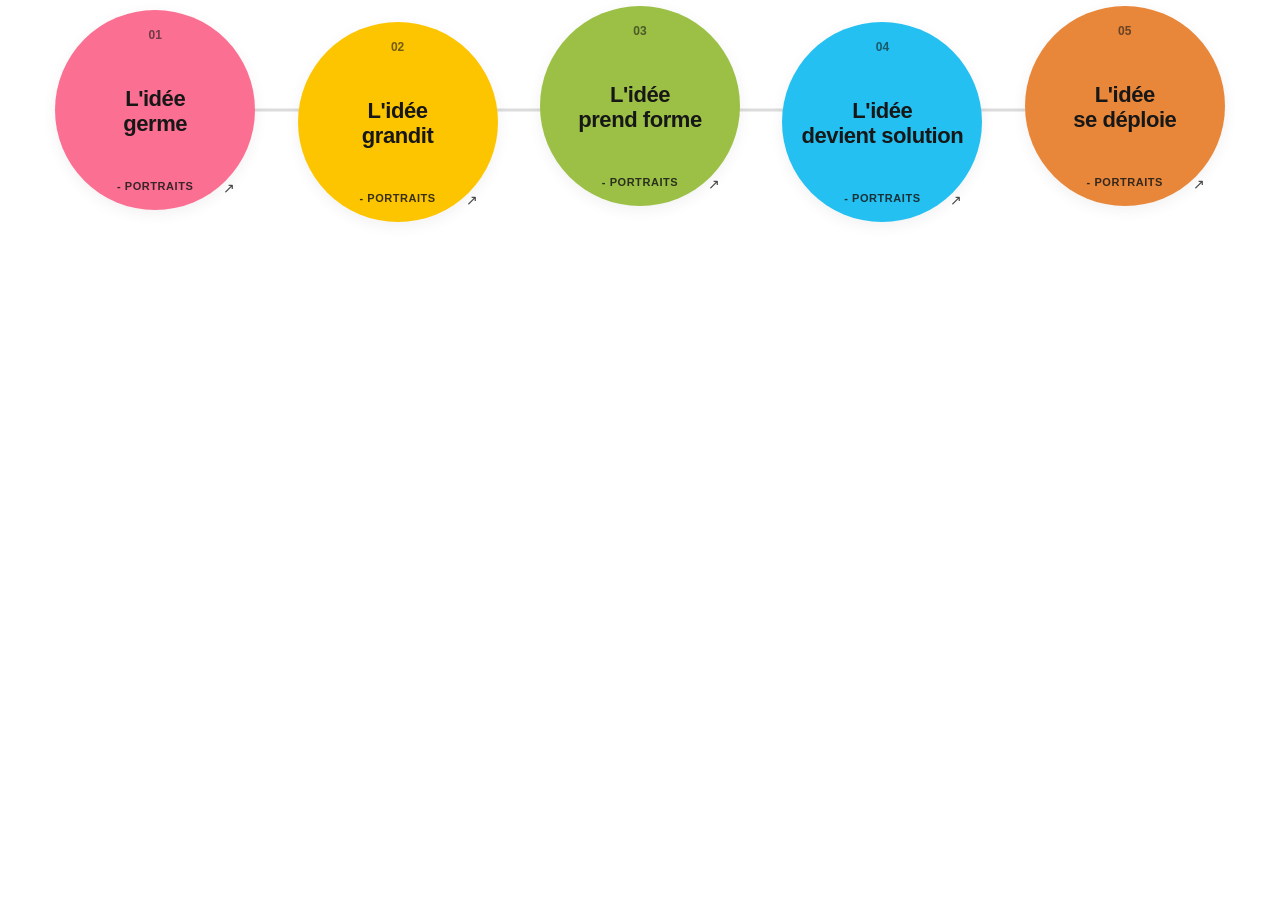
==== commit 9cd896ca: "Update index.html 1 seule ligne" ====
--- a/frise/index.html
+++ b/frise/index.html
@@ -12,18 +12,16 @@
         body {
             margin: 0;
             padding: 0;
-            background: #f8fafc;
+            background: transparent;
         }
 
         .idea-journey {
             font-family: Arial, Helvetica, sans-serif;
-            padding: 40px 30px;
-            background: #f8fafc; /* Fond gris-bleu demandé */
-            border: 1px solid #e2e8f0;
-            border-radius: 16px;
+            padding: 10px 0;
+            background: transparent;
+            border: none;
             max-width: 1200px;
-            margin: 40px auto;
-            box-shadow: 0 4px 15px rgba(43, 58, 130, 0.04);
+            margin: 0 auto;
         }
 
         .idea-journey-inner {
@@ -58,10 +56,11 @@
         .idea-step {
             position: relative;
             z-index: 1;
-            width: 200px;
-            height: 200px;
+            width: 100%;
+            max-width: 200px;
+            aspect-ratio: 1 / 1;
             border-radius: 50%;
-            padding: 22px 16px;
+            padding: 8% 6%;
             display: flex;
             flex-direction: column;
             justify-content: space-between;
@@ -97,7 +96,7 @@
 
         /* Nom de l'étape mis en valeur au centre */
         .idea-name {
-            font-size: 22px;
+            font-size: clamp(15px, 2vw, 22px);
             font-weight: 900;
             line-height: 1.15;
             letter-spacing: -.02em;
@@ -131,7 +130,7 @@
         }
 
         /* Mobile */
-        @media (max-width: 1050px) {
+        @media (max-width: 760px) {
             .idea-journey-path {
                 grid-template-columns: repeat(2, 1fr);
                 gap: 25px;
@@ -239,6 +238,30 @@
 
     <script>
         const API_URL = "https://portaitsexpo.charlottepiau-innova.workers.dev";
+
+        // Envoie le filtre à la galerie, que la frise et la galerie soient
+        // deux iframes côte à côte sur la même page, ou deux pages séparées.
+        function envoyerFiltre(catKey) {
+            const message = { type: 'FILTER_GALLERY', category: catKey };
+
+            // Cas 1 : la frise est seule dans sa page -> on ouvre la galerie filtrée
+            if (window.parent === window) {
+                window.location.href = "../?cat=" + encodeURIComponent(catKey);
+                return;
+            }
+
+            // Cas 2 : iframes côte à côte -> on envoie le message à toutes les
+            // autres iframes de la page (dont la galerie)
+            const frames = window.parent.frames;
+            for (let i = 0; i < frames.length; i++) {
+                if (frames[i] !== window) {
+                    try { frames[i].postMessage(message, '*'); } catch (e) {}
+                }
+            }
+
+            // Cas 3 : on prévient aussi la page parente (utile si elle relaie le message)
+            window.parent.postMessage(message, '*');
+        }
 
         async function updateCategoryCounts() {
             try {
@@ -293,7 +316,7 @@
                 step.addEventListener('click', () => {
                     const catKey = step.getAttribute('data-category');
                     if (catKey) {
-                        window.parent.postMessage({ type: 'FILTER_GALLERY', category: catKey }, '*');
+                        envoyerFiltre(catKey);
                     }
                 });
             });
